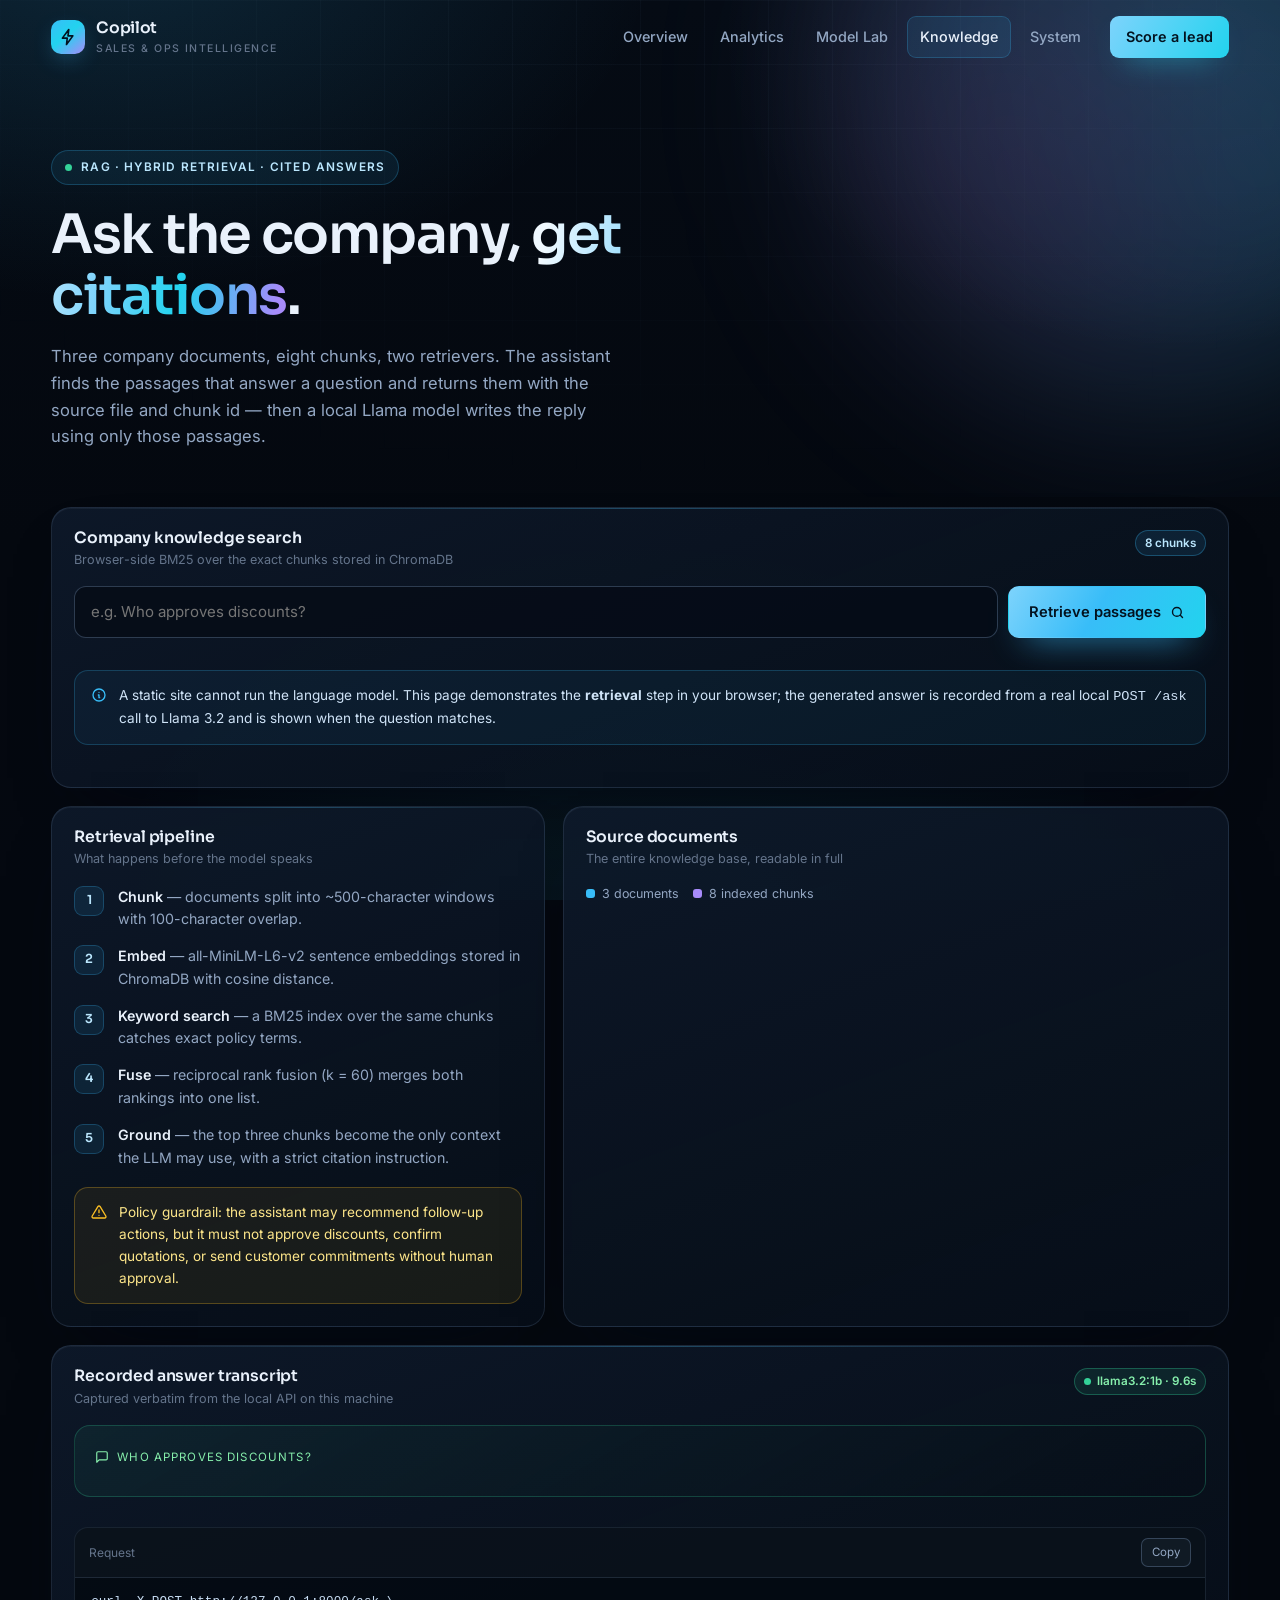
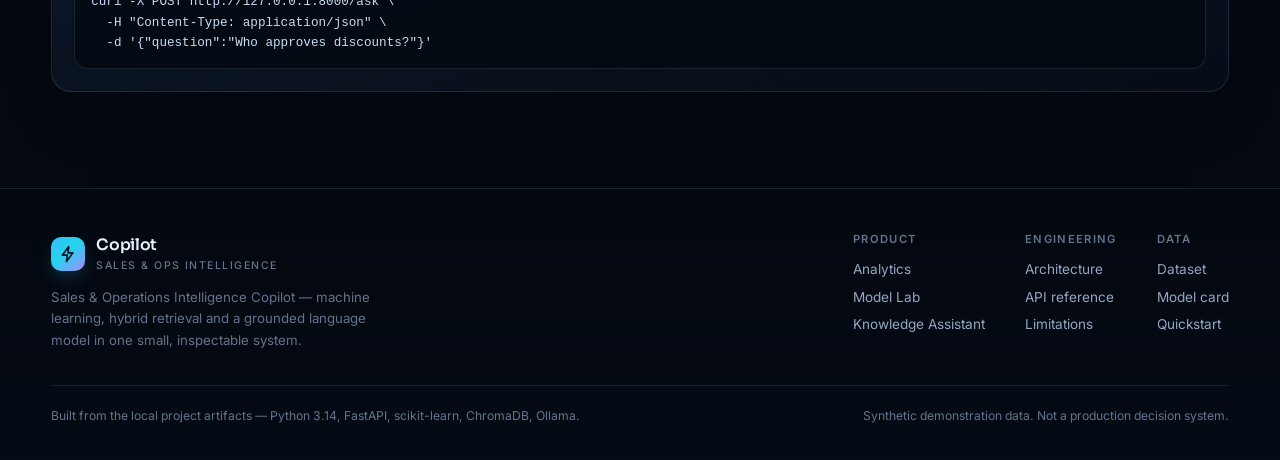
==== web/knowledge.html @ 52807a2d "Initial commit: Sales & Operations Intelligence Copilot End-to-end sales intelligence system: logist" ====
<!doctype html>
<html lang="en">
<head>
  <meta charset="utf-8" />
  <meta name="viewport" content="width=device-width, initial-scale=1" />
  <title>Knowledge Assistant — Sales &amp; Operations Intelligence Copilot</title>
  <meta name="description" content="Retrieval-augmented company knowledge: hybrid semantic + BM25 search over company documents, with grounded answers and source citations." />
  <meta name="theme-color" content="#04080f" />
  <link rel="icon" href="favicon.svg" type="image/svg+xml" />
  <link rel="preconnect" href="https://fonts.googleapis.com" />
  <link rel="preconnect" href="https://fonts.gstatic.com" crossorigin />
  <link href="https://fonts.googleapis.com/css2?family=Inter:wght@400;500;600&family=Sora:wght@400;500;600;700&display=swap" rel="stylesheet" />
  <link rel="stylesheet" href="assets/css/styles.css" />
</head>
<body data-page="knowledge">
  <a class="skip-link" href="#main">Skip to content</a>

  <header class="site-nav">
    <div class="nav-inner">
      <a class="brand" href="index.html" aria-label="Sales and Operations Intelligence Copilot home">
        <span class="brand-mark" aria-hidden="true">
          <svg width="18" height="18" viewBox="0 0 24 24" fill="none" stroke="currentColor" stroke-width="2.2" stroke-linecap="round" stroke-linejoin="round"><path d="M13 2 4.5 13.5H11l-1 8.5 8.5-11.5H12l1-8.5Z"/></svg>
        </span>
        <span>Copilot<span class="brand-sub">Sales &amp; Ops Intelligence</span></span>
      </a>
      <button class="nav-toggle" type="button" aria-label="Toggle navigation" aria-expanded="false">
        <span></span><span></span><span></span>
      </button>
      <nav class="nav-links" aria-label="Primary">
        <a href="index.html" data-nav="overview">Overview</a>
        <a href="analytics.html" data-nav="analytics">Analytics</a>
        <a href="model.html" data-nav="model">Model Lab</a>
        <a href="knowledge.html" data-nav="knowledge">Knowledge</a>
        <a href="system.html" data-nav="system">System</a>
        <a href="model.html" class="nav-cta">Score a lead</a>
      </nav>
    </div>
  </header>

  <main id="main">
    <section class="hero" style="padding-bottom: 30px;">
      <div class="shell">
        <span class="eyebrow"><span class="pulse-dot"></span> RAG &middot; hybrid retrieval &middot; cited answers</span>
        <h1 style="font-size: clamp(2.2rem, 4.4vw, 3.4rem); margin: 20px 0 16px; max-width: 18ch;">
          Ask the company, <span class="grad-text">get citations</span>.
        </h1>
        <p class="lede">
          Three company documents, eight chunks, two retrievers. The assistant
          finds the passages that answer a question and returns them with the
          source file and chunk id — then a local Llama model writes the reply
          using only those passages.
        </p>
      </div>
    </section>

    <section class="section tight" style="padding-top: 10px;">
      <div class="shell">
        <article class="card">
          <div class="card-head">
            <div>
              <h3 class="card-title">Company knowledge search</h3>
              <p class="card-sub">Browser-side BM25 over the exact chunks stored in ChromaDB</p>
            </div>
            <span class="tag info" id="chunkCount">8 chunks</span>
          </div>

          <form class="search-box" id="searchForm" role="search">
            <label class="sr-only" for="question">Ask a company knowledge question</label>
            <input id="question" name="question" type="search" placeholder="e.g. Who approves discounts?" />
            <button class="btn btn-primary" type="submit">
              Retrieve passages
              <svg width="15" height="15" viewBox="0 0 24 24" fill="none" stroke="currentColor" stroke-width="2.2" stroke-linecap="round" stroke-linejoin="round" aria-hidden="true"><circle cx="11" cy="11" r="7"/><path d="m20 20-3.5-3.5"/></svg>
            </button>
          </form>

          <div class="preset-row" id="sampleQuestions" aria-label="Sample questions"></div>

          <div class="note" style="margin-top: 16px;">
            <svg width="16" height="16" viewBox="0 0 24 24" fill="none" stroke="currentColor" stroke-width="2" stroke-linecap="round" stroke-linejoin="round" aria-hidden="true"><circle cx="12" cy="12" r="9"/><path d="M12 8h.01M11 12h1v4h1"/></svg>
            <span>
              A static site cannot run the language model. This page demonstrates
              the <strong>retrieval</strong> step in your browser; the generated
              answer is recorded from a real local <span class="mono">POST /ask</span>
              call to Llama 3.2 and is shown when the question matches.
            </span>
          </div>

          <div id="results" style="margin-top: 20px;" aria-live="polite"></div>
        </article>

        <div class="grid g-5-7" style="margin-top: 18px;">
          <article class="card">
            <div class="card-head">
              <div>
                <h3 class="card-title">Retrieval pipeline</h3>
                <p class="card-sub">What happens before the model speaks</p>
              </div>
            </div>
            <ol class="steps" style="margin-top: 16px;">
              <li><b>Chunk</b> — documents split into ~500-character windows with 100-character overlap.</li>
              <li><b>Embed</b> — all-MiniLM-L6-v2 sentence embeddings stored in ChromaDB with cosine distance.</li>
              <li><b>Keyword search</b> — a BM25 index over the same chunks catches exact policy terms.</li>
              <li><b>Fuse</b> — reciprocal rank fusion (k = 60) merges both rankings into one list.</li>
              <li><b>Ground</b> — the top three chunks become the only context the LLM may use, with a strict citation instruction.</li>
            </ol>
            <div class="note warn" style="margin-top: 18px;">
              <svg width="16" height="16" viewBox="0 0 24 24" fill="none" stroke="currentColor" stroke-width="2" stroke-linecap="round" stroke-linejoin="round" aria-hidden="true"><path d="M12 9v4M12 17h.01"/><path d="M10.3 3.9 1.8 18a2 2 0 0 0 1.7 3h17a2 2 0 0 0 1.7-3L13.7 3.9a2 2 0 0 0-3.4 0Z"/></svg>
              <span>
                Policy guardrail: the assistant may recommend follow-up actions, but
                it must not approve discounts, confirm quotations, or send customer
                commitments without human approval.
              </span>
            </div>
          </article>

          <article class="card">
            <div class="card-head">
              <div>
                <h3 class="card-title">Source documents</h3>
                <p class="card-sub">The entire knowledge base, readable in full</p>
              </div>
            </div>
            <div id="documentList" style="margin-top: 14px;"></div>
            <div class="legend">
              <span class="legend-item"><span class="legend-dot" style="background:#38bdf8"></span> 3 documents</span>
              <span class="legend-item"><span class="legend-dot" style="background:#a78bfa"></span> 8 indexed chunks</span>
            </div>
          </article>
        </div>

        <article class="card" style="margin-top: 18px;">
          <div class="card-head">
            <div>
              <h3 class="card-title">Recorded answer transcript</h3>
              <p class="card-sub">Captured verbatim from the local API on this machine</p>
            </div>
            <span class="tag good"><span class="pulse-dot"></span> llama3.2:1b · 9.6s</span>
          </div>
          <div class="card-body">
            <div class="answer-card">
              <span class="answer-label">
                <svg width="14" height="14" viewBox="0 0 24 24" fill="none" stroke="currentColor" stroke-width="2" stroke-linecap="round" stroke-linejoin="round" aria-hidden="true"><path d="M21 15a2 2 0 0 1-2 2H7l-4 4V5a2 2 0 0 1 2-2h14a2 2 0 0 1 2 2Z"/></svg>
                Who approves discounts?
              </span>
              <p class="answer-text" id="transcriptAnswer"></p>
            </div>
            <div class="chunk-list" id="transcriptCitations"></div>
            <div style="margin-top: 16px;" class="code">
              <div class="code-head">
                <span>Request</span>
                <button class="copy-btn" type="button" data-copy="#askCurl">Copy</button>
              </div>
              <pre id="askCurl">curl -X POST http://127.0.0.1:8000/ask \
  -H "Content-Type: application/json" \
  -d '{"question":"Who approves discounts?"}'</pre>
            </div>
          </div>
        </article>
      </div>
    </section>
  </main>

  <footer class="site-footer">
    <div class="shell">
      <div class="footer-grid">
        <div class="footer-brand">
          <a class="brand" href="index.html">
            <span class="brand-mark" aria-hidden="true">
              <svg width="18" height="18" viewBox="0 0 24 24" fill="none" stroke="currentColor" stroke-width="2.2" stroke-linecap="round" stroke-linejoin="round"><path d="M13 2 4.5 13.5H11l-1 8.5 8.5-11.5H12l1-8.5Z"/></svg>
            </span>
            <span>Copilot<span class="brand-sub">Sales &amp; Ops Intelligence</span></span>
          </a>
          <p>
            Sales &amp; Operations Intelligence Copilot — machine learning, hybrid
            retrieval and a grounded language model in one small, inspectable system.
          </p>
        </div>
        <div class="footer-links">
          <div class="footer-col">
            <h4>Product</h4>
            <a href="analytics.html">Analytics</a>
            <a href="model.html">Model Lab</a>
            <a href="knowledge.html">Knowledge Assistant</a>
          </div>
          <div class="footer-col">
            <h4>Engineering</h4>
            <a href="system.html">Architecture</a>
            <a href="system.html#api">API reference</a>
            <a href="system.html#limitations">Limitations</a>
          </div>
          <div class="footer-col">
            <h4>Data</h4>
            <a href="system.html#dataset">Dataset</a>
            <a href="system.html#model-card">Model card</a>
            <a href="system.html#quickstart">Quickstart</a>
          </div>
        </div>
      </div>
      <div class="footer-bottom">
        <span>Built from the local project artifacts — Python 3.14, FastAPI, scikit-learn, ChromaDB, Ollama.</span>
        <span>Synthetic demonstration data. Not a production decision system.</span>
      </div>
    </div>
  </footer>

  <script src="assets/js/common.js" defer></script>
  <script src="assets/js/knowledge.js" defer></script>
</body>
</html>
---- web/assets/css/styles.css ----
/* ==========================================================================
   Sales & Operations Intelligence Copilot — design system
   Hand-written CSS. No frameworks, no external runtime dependencies.
   ========================================================================== */

:root {
  --bg: #04080f;
  --bg-soft: #060d18;
  --panel: #0a1422;
  --panel-2: #0d1b2c;
  --text: #e9f1fb;
  --muted: #93a7c3;
  --faint: #64748b;
  --stroke: rgba(148, 183, 224, 0.14);
  --stroke-strong: rgba(148, 183, 224, 0.28);
  --accent: #38bdf8;
  --accent-2: #22d3ee;
  --green: #34d399;
  --violet: #a78bfa;
  --amber: #fbbf24;
  --rose: #fb7185;
  --radius: 20px;
  --radius-sm: 12px;
  --shadow: 0 30px 70px -40px rgba(2, 8, 20, 0.95);
  --font-display: "Sora", "Segoe UI", system-ui, -apple-system, sans-serif;
  --font-body: "Inter", "Segoe UI", system-ui, -apple-system, sans-serif;
  --shell: min(1180px, 92vw);
}

* { box-sizing: border-box; }

html {
  scroll-behavior: smooth;
  scroll-padding-top: 96px;
}

section[id] { scroll-margin-top: 96px; }

body {
  margin: 0;
  background: var(--bg);
  color: var(--text);
  font-family: var(--font-body);
  font-size: 16px;
  line-height: 1.6;
  -webkit-font-smoothing: antialiased;
  text-rendering: optimizeLegibility;
  overflow-x: hidden;
}

body::before {
  content: "";
  position: fixed;
  inset: 0;
  z-index: -2;
  background:
    radial-gradient(900px 600px at 8% -8%, rgba(56, 189, 248, 0.16), transparent 62%),
    radial-gradient(760px 520px at 92% 4%, rgba(167, 139, 250, 0.14), transparent 60%),
    radial-gradient(900px 700px at 50% 108%, rgba(34, 211, 238, 0.08), transparent 62%),
    linear-gradient(180deg, #050b14 0%, #04080f 60%, #040810 100%);
}

body::after {
  content: "";
  position: fixed;
  inset: 0;
  z-index: -1;
  pointer-events: none;
  background-image:
    linear-gradient(rgba(148, 183, 224, 0.035) 1px, transparent 1px),
    linear-gradient(90deg, rgba(148, 183, 224, 0.035) 1px, transparent 1px);
  background-size: 64px 64px;
  mask-image: radial-gradient(ellipse 90% 70% at 50% 0%, #000 20%, transparent 78%);
  -webkit-mask-image: radial-gradient(ellipse 90% 70% at 50% 0%, #000 20%, transparent 78%);
}

::selection { background: rgba(56, 189, 248, 0.32); color: #fff; }

a { color: inherit; text-decoration: none; }

img, svg { display: block; max-width: 100%; }

button, input, select, textarea { font: inherit; color: inherit; }

:focus-visible {
  outline: 2px solid var(--accent);
  outline-offset: 3px;
  border-radius: 6px;
}

.shell { width: var(--shell); margin-inline: auto; }

.skip-link {
  position: absolute;
  left: 16px;
  top: -100px;
  z-index: 200;
  padding: 10px 16px;
  background: var(--accent);
  color: #04121d;
  border-radius: 8px;
  font-weight: 700;
  transition: top 0.2s ease;
}
.skip-link:focus { top: 16px; }

/* --------------------------------------------------------------------------
   Navigation
   -------------------------------------------------------------------------- */

.site-nav {
  position: fixed;
  inset: 0 0 auto 0;
  z-index: 100;
  border-bottom: 1px solid transparent;
  transition: background 0.3s ease, border-color 0.3s ease, backdrop-filter 0.3s ease;
}

.site-nav.is-scrolled {
  background: rgba(5, 11, 20, 0.78);
  backdrop-filter: blur(16px) saturate(140%);
  -webkit-backdrop-filter: blur(16px) saturate(140%);
  border-bottom-color: var(--stroke);
}

.nav-inner {
  width: var(--shell);
  margin-inline: auto;
  height: 74px;
  display: flex;
  align-items: center;
  gap: 24px;
}

.brand {
  display: inline-flex;
  align-items: center;
  gap: 11px;
  font-family: var(--font-display);
  font-weight: 600;
  letter-spacing: -0.02em;
  font-size: 0.98rem;
  white-space: nowrap;
}

.brand-mark {
  width: 34px;
  height: 34px;
  border-radius: 10px;
  background: linear-gradient(140deg, #38bdf8, #22d3ee 45%, #a78bfa);
  display: grid;
  place-items: center;
  color: #03121f;
  box-shadow: 0 8px 24px -10px rgba(56, 189, 248, 0.9);
}

.brand-sub {
  display: block;
  font-family: var(--font-body);
  font-size: 0.66rem;
  font-weight: 500;
  letter-spacing: 0.14em;
  text-transform: uppercase;
  color: var(--faint);
}

.nav-links {
  display: flex;
  align-items: center;
  gap: 6px;
  margin-left: auto;
}

.nav-links a {
  position: relative;
  padding: 9px 13px;
  border-radius: 9px;
  font-size: 0.9rem;
  font-weight: 500;
  color: var(--muted);
  transition: color 0.2s ease, background 0.2s ease;
}

.nav-links a:hover { color: var(--text); background: rgba(148, 183, 224, 0.07); }

.nav-links a[aria-current="page"] {
  color: var(--text);
  background: rgba(56, 189, 248, 0.1);
  box-shadow: inset 0 0 0 1px rgba(56, 189, 248, 0.22);
}

.nav-cta {
  margin-left: 10px;
  padding: 9px 16px !important;
  color: #03121f !important;
  background: linear-gradient(120deg, #7dd3fc, #22d3ee) !important;
  font-weight: 600 !important;
  box-shadow: 0 12px 30px -16px rgba(34, 211, 238, 0.9);
}

.nav-cta:hover { filter: brightness(1.06); background: none; }

.nav-toggle {
  display: none;
  margin-left: auto;
  width: 42px;
  height: 42px;
  border-radius: 10px;
  border: 1px solid var(--stroke);
  background: rgba(11, 21, 36, 0.7);
  cursor: pointer;
}

.nav-toggle span {
  display: block;
  width: 18px;
  height: 1.6px;
  margin: 4px auto;
  background: var(--text);
  border-radius: 2px;
  transition: transform 0.25s ease, opacity 0.25s ease;
}

/* --------------------------------------------------------------------------
   Buttons, pills, typography
   -------------------------------------------------------------------------- */

.btn {
  display: inline-flex;
  align-items: center;
  justify-content: center;
  gap: 9px;
  padding: 12px 20px;
  border-radius: 11px;
  border: 1px solid transparent;
  font-size: 0.92rem;
  font-weight: 600;
  cursor: pointer;
  transition: transform 0.18s ease, box-shadow 0.18s ease, background 0.18s ease,
    border-color 0.18s ease;
  white-space: nowrap;
}

.btn:hover { transform: translateY(-1px); }
.btn:active { transform: translateY(0); }

.btn-primary {
  color: #03121f;
  background: linear-gradient(120deg, #7dd3fc, #38bdf8 45%, #22d3ee);
  box-shadow: 0 16px 34px -18px rgba(56, 189, 248, 0.95);
}

.btn-primary:hover { box-shadow: 0 20px 40px -16px rgba(56, 189, 248, 1); }

.btn-ghost {
  color: var(--text);
  background: rgba(148, 183, 224, 0.05);
  border-color: var(--stroke-strong);
}

.btn-ghost:hover { background: rgba(148, 183, 224, 0.1); }

.btn-sm { padding: 9px 15px; font-size: 0.85rem; border-radius: 9px; }

.eyebrow {
  display: inline-flex;
  align-items: center;
  gap: 9px;
  padding: 7px 13px;
  border-radius: 999px;
  border: 1px solid rgba(56, 189, 248, 0.24);
  background: rgba(56, 189, 248, 0.08);
  color: #bae6fd;
  font-size: 0.74rem;
  font-weight: 600;
  letter-spacing: 0.1em;
  text-transform: uppercase;
}

.pulse-dot {
  width: 7px;
  height: 7px;
  border-radius: 50%;
  background: var(--green);
  box-shadow: 0 0 0 0 rgba(52, 211, 153, 0.6);
  animation: pulse 2.4s infinite;
}

@keyframes pulse {
  0% { box-shadow: 0 0 0 0 rgba(52, 211, 153, 0.55); }
  70% { box-shadow: 0 0 0 9px rgba(52, 211, 153, 0); }
  100% { box-shadow: 0 0 0 0 rgba(52, 211, 153, 0); }
}

.grad-text {
  background: linear-gradient(100deg, #f0f9ff 6%, #7dd3fc 42%, #22d3ee 66%, #a78bfa 96%);
  -webkit-background-clip: text;
  background-clip: text;
  color: transparent;
}

h1, h2, h3, h4 {
  font-family: var(--font-display);
  font-weight: 600;
  letter-spacing: -0.028em;
  line-height: 1.12;
  margin: 0;
}

.muted { color: var(--muted); }
.mono {
  font-family: ui-monospace, SFMono-Regular, "Cascadia Code", Consolas, monospace;
  overflow-wrap: anywhere;
}
.num { font-variant-numeric: tabular-nums; }

/* --------------------------------------------------------------------------
   Hero
   -------------------------------------------------------------------------- */

.hero {
  position: relative;
  padding: 150px 0 64px;
  overflow: hidden;
}

.hero::before {
  content: "";
  position: absolute;
  width: 620px;
  height: 620px;
  right: -180px;
  top: -220px;
  border-radius: 50%;
  background: conic-gradient(from 120deg, rgba(56, 189, 248, 0.22), rgba(167, 139, 250, 0.18), rgba(34, 211, 238, 0.16), rgba(56, 189, 248, 0.22));
  filter: blur(90px);
  z-index: -1;
  animation: drift 18s ease-in-out infinite alternate;
}

@keyframes drift {
  from { transform: translate3d(0, 0, 0) scale(1); }
  to { transform: translate3d(-40px, 40px, 0) scale(1.08); }
}

.hero-grid {
  display: grid;
  grid-template-columns: 1.04fr 0.96fr;
  gap: 54px;
  align-items: center;
}

.hero h1 {
  font-size: clamp(2.45rem, 5vw, 4rem);
  margin: 22px 0 20px;
}

.lede {
  max-width: 58ch;
  font-size: 1.04rem;
  color: var(--muted);
}

.hero-actions {
  display: flex;
  flex-wrap: wrap;
  gap: 12px;
  margin-top: 30px;
}

.hero-stats {
  display: grid;
  grid-template-columns: repeat(4, minmax(0, 1fr));
  gap: 10px;
  margin-top: 38px;
  padding-top: 26px;
  border-top: 1px solid var(--stroke);
}

.hero-stat .value {
  font-family: var(--font-display);
  font-size: 1.32rem;
  font-variant-numeric: tabular-nums;
}

.hero-stat .label {
  display: block;
  margin-top: 3px;
  font-size: 0.72rem;
  letter-spacing: 0.06em;
  text-transform: uppercase;
  color: var(--faint);
}

/* Console card used in the hero */
.console {
  position: relative;
  border-radius: 24px;
  border: 1px solid var(--stroke-strong);
  background:
    linear-gradient(165deg, rgba(17, 31, 50, 0.95), rgba(7, 14, 25, 0.96));
  box-shadow: var(--shadow), inset 0 1px 0 rgba(255, 255, 255, 0.06);
  padding: 20px;
  overflow: hidden;
}

.console::before {
  content: "";
  position: absolute;
  inset: -1px;
  border-radius: inherit;
  padding: 1px;
  background: linear-gradient(140deg, rgba(56, 189, 248, 0.5), transparent 38%, transparent 62%, rgba(167, 139, 250, 0.45));
  mask: linear-gradient(#000 0 0) content-box, linear-gradient(#000 0 0);
  mask-composite: exclude;
  -webkit-mask: linear-gradient(#000 0 0) content-box, linear-gradient(#000 0 0);
  -webkit-mask-composite: xor;
  pointer-events: none;
}

.console-head {
  display: flex;
  align-items: center;
  justify-content: space-between;
  gap: 12px;
  padding-bottom: 14px;
  border-bottom: 1px solid var(--stroke);
  font-size: 0.78rem;
  color: var(--muted);
}

.console-title {
  display: inline-flex;
  align-items: center;
  gap: 8px;
  font-weight: 600;
  letter-spacing: 0.04em;
  color: var(--text);
}

.console-title svg { color: var(--accent); }

.console-body { padding-top: 16px; }

.score-row {
  display: flex;
  align-items: center;
  gap: 20px;
}

.score-meta { flex: 1; min-width: 0; }

.score-label {
  font-size: 0.72rem;
  letter-spacing: 0.1em;
  text-transform: uppercase;
  color: var(--faint);
}

.score-value {
  font-family: var(--font-display);
  font-size: 2.5rem;
  line-height: 1.05;
  letter-spacing: -0.04em;
  margin: 4px 0 6px;
}

.verdict {
  display: inline-flex;
  align-items: center;
  gap: 7px;
  padding: 5px 11px;
  border-radius: 999px;
  font-size: 0.76rem;
  font-weight: 600;
}

.verdict.good { color: #86efac; background: rgba(52, 211, 153, 0.12); border: 1px solid rgba(52, 211, 153, 0.3); }
.verdict.warn { color: #fcd34d; background: rgba(251, 191, 36, 0.12); border: 1px solid rgba(251, 191, 36, 0.3); }
.verdict.bad { color: #fda4af; background: rgba(251, 113, 133, 0.12); border: 1px solid rgba(251, 113, 133, 0.3); }

.driver-list { margin-top: 18px; display: grid; gap: 10px; }

.driver {
  display: grid;
  grid-template-columns: 96px 1fr 48px;
  align-items: center;
  gap: 10px;
  font-size: 0.78rem;
}

.driver-name { color: var(--muted); text-transform: capitalize; }

.driver-track {
  display: block;
  height: 6px;
  border-radius: 999px;
  background: rgba(148, 183, 224, 0.12);
  overflow: hidden;
}

.driver-fill {
  display: block;
  height: 100%;
  border-radius: inherit;
  background: linear-gradient(90deg, #38bdf8, #22d3ee);
  width: 0;
  transition: width 0.8s cubic-bezier(0.22, 1, 0.36, 1);
}

.driver-fill.neg { background: linear-gradient(90deg, #fb7185, #f59e0b); }

.driver-val { text-align: right; color: var(--faint); font-variant-numeric: tabular-nums; }

.console-foot {
  margin-top: 16px;
  padding-top: 13px;
  border-top: 1px solid var(--stroke);
  display: flex;
  justify-content: space-between;
  gap: 10px;
  font-size: 0.71rem;
  color: var(--faint);
}

/* --------------------------------------------------------------------------
   Sections, cards, grids
   -------------------------------------------------------------------------- */

.section { padding: 78px 0; }
.section.tight { padding: 56px 0; }

.section-head {
  display: flex;
  align-items: flex-end;
  justify-content: space-between;
  gap: 28px;
  margin-bottom: 34px;
}

.section-head .h2 {
  font-size: clamp(1.65rem, 3vw, 2.35rem);
  margin-top: 12px;
}

.kicker {
  font-size: 0.73rem;
  font-weight: 600;
  letter-spacing: 0.18em;
  text-transform: uppercase;
  color: var(--accent);
}

.section-sub {
  max-width: 46ch;
  color: var(--muted);
  font-size: 0.94rem;
  margin: 0;
}

.grid { display: grid; gap: 18px; }
.g2 { grid-template-columns: repeat(2, minmax(0, 1fr)); }
.g3 { grid-template-columns: repeat(3, minmax(0, 1fr)); }
.g4 { grid-template-columns: repeat(4, minmax(0, 1fr)); }
.g-7-5 { grid-template-columns: 1.35fr 1fr; }
.g-5-7 { grid-template-columns: 1fr 1.35fr; }

.card {
  position: relative;
  border-radius: var(--radius);
  border: 1px solid var(--stroke);
  background: linear-gradient(160deg, rgba(14, 26, 43, 0.9), rgba(7, 14, 25, 0.86));
  box-shadow: var(--shadow), inset 0 1px 0 rgba(255, 255, 255, 0.04);
  padding: 22px;
  overflow: hidden;
}

.card::before {
  content: "";
  position: absolute;
  inset: 0 auto auto 0;
  width: 100%;
  height: 1px;
  background: linear-gradient(90deg, transparent, rgba(56, 189, 248, 0.4), transparent);
  opacity: 0.7;
}

.card-head {
  display: flex;
  align-items: flex-start;
  justify-content: space-between;
  gap: 14px;
  margin-bottom: 6px;
}

.card-title {
  font-size: 0.98rem;
  font-weight: 600;
  letter-spacing: -0.01em;
}

.card-sub {
  margin: 3px 0 0;
  font-size: 0.79rem;
  color: var(--faint);
}

.card-body { margin-top: 16px; }

.kpi { display: flex; flex-direction: column; gap: 4px; }

.kpi-label {
  font-size: 0.73rem;
  letter-spacing: 0.09em;
  text-transform: uppercase;
  color: var(--faint);
}

.kpi-value {
  font-family: var(--font-display);
  font-size: clamp(1.55rem, 2.6vw, 2rem);
  letter-spacing: -0.03em;
  font-variant-numeric: tabular-nums;
  line-height: 1.15;
}

.kpi-foot {
  display: flex;
  align-items: center;
  gap: 7px;
  font-size: 0.76rem;
  color: var(--muted);
}

.trend {
  display: inline-flex;
  align-items: center;
  gap: 4px;
  font-weight: 600;
  font-size: 0.75rem;
}
.trend.up { color: var(--green); }
.trend.down { color: var(--rose); }

.kpi-icon {
  position: absolute;
  top: 18px;
  right: 18px;
  width: 34px;
  height: 34px;
  border-radius: 10px;
  display: grid;
  place-items: center;
  color: var(--accent);
  background: rgba(56, 189, 248, 0.1);
  border: 1px solid rgba(56, 189, 248, 0.18);
}

/* --------------------------------------------------------------------------
   Charts
   -------------------------------------------------------------------------- */

.chart { position: relative; width: 100%; }
.chart svg { width: 100%; height: auto; overflow: visible; }

.chart .grid-line { stroke: rgba(148, 183, 224, 0.09); stroke-width: 1; }
.chart .axis-label { fill: #7c8fac; font-size: 11px; font-family: var(--font-body); }
.chart .value-label { fill: #cfe3f7; font-size: 11px; font-weight: 600; font-family: var(--font-body); }
.chart .bar {
  transform-box: fill-box;
  transform-origin: bottom;
  animation: grow 0.75s cubic-bezier(0.22, 1, 0.36, 1) both;
}
.chart .bar-h {
  transform-box: fill-box;
  transform-origin: left;
  animation: growX 0.75s cubic-bezier(0.22, 1, 0.36, 1) both;
}
.chart .point, .chart .bar-rect { cursor: pointer; transition: opacity 0.15s ease; }
.chart .point:hover { opacity: 0.75; }

@keyframes grow { from { transform: scaleY(0); opacity: 0.2; } to { transform: scaleY(1); opacity: 1; } }
@keyframes growX { from { transform: scaleX(0); opacity: 0.2; } to { transform: scaleX(1); opacity: 1; } }

.legend {
  display: flex;
  flex-wrap: wrap;
  gap: 14px;
  margin-top: 12px;
  font-size: 0.78rem;
  color: var(--muted);
}

.legend-item { display: inline-flex; align-items: center; gap: 7px; }

.legend-dot {
  width: 9px;
  height: 9px;
  border-radius: 3px;
  background: var(--accent);
}

.chart-tip {
  position: fixed;
  z-index: 300;
  pointer-events: none;
  padding: 8px 11px;
  border-radius: 9px;
  border: 1px solid var(--stroke-strong);
  background: rgba(6, 13, 24, 0.96);
  box-shadow: 0 16px 40px -16px rgba(0, 0, 0, 0.9);
  font-size: 0.78rem;
  line-height: 1.35;
  color: var(--text);
  opacity: 0;
  transform: translate(-50%, -120%);
  transition: opacity 0.12s ease;
  white-space: nowrap;
}
.chart-tip.is-on { opacity: 1; }
.chart-tip b { color: #7dd3fc; font-weight: 600; }

/* --------------------------------------------------------------------------
   Filters, tables, misc
   -------------------------------------------------------------------------- */

.filter-bar {
  display: flex;
  flex-wrap: wrap;
  align-items: center;
  gap: 10px;
  padding: 14px;
  border: 1px solid var(--stroke);
  border-radius: 16px;
  background: rgba(9, 18, 31, 0.7);
  margin-bottom: 18px;
}

.filter-label {
  font-size: 0.71rem;
  letter-spacing: 0.1em;
  text-transform: uppercase;
  color: var(--faint);
  margin-right: 2px;
}

.chip {
  padding: 7px 13px;
  border-radius: 999px;
  border: 1px solid var(--stroke-strong);
  background: rgba(148, 183, 224, 0.04);
  color: var(--muted);
  font-size: 0.8rem;
  font-weight: 500;
  cursor: pointer;
  transition: all 0.16s ease;
}

.chip:hover { border-color: rgba(56, 189, 248, 0.5); color: var(--text); }

.chip[aria-pressed="true"] {
  color: #03121f;
  background: linear-gradient(120deg, #7dd3fc, #22d3ee);
  border-color: transparent;
  font-weight: 600;
}

.chip-reset {
  margin-left: auto;
  color: var(--faint);
  background: none;
  border: 0;
  font-size: 0.8rem;
  cursor: pointer;
  text-decoration: underline;
  text-underline-offset: 3px;
}
.chip-reset:hover { color: var(--text); }

table.data {
  width: 100%;
  border-collapse: collapse;
  font-size: 0.85rem;
}

table.data th {
  text-align: left;
  font-weight: 600;
  font-size: 0.71rem;
  letter-spacing: 0.08em;
  text-transform: uppercase;
  color: var(--faint);
  padding: 10px 12px;
  border-bottom: 1px solid var(--stroke);
  white-space: nowrap;
}

table.data td {
  padding: 11px 12px;
  border-bottom: 1px solid rgba(148, 183, 224, 0.07);
  color: var(--muted);
  font-variant-numeric: tabular-nums;
}

table.data tr:last-child td { border-bottom: 0; }
table.data tbody tr:hover td { background: rgba(56, 189, 248, 0.04); color: var(--text); }
table.data td.strong { color: var(--text); }
table.data .right { text-align: right; }

.table-wrap { overflow-x: auto; margin-top: 4px; }

.tag {
  display: inline-flex;
  align-items: center;
  gap: 6px;
  padding: 3px 9px;
  border-radius: 999px;
  font-size: 0.73rem;
  font-weight: 600;
  border: 1px solid var(--stroke-strong);
  color: var(--muted);
  background: rgba(148, 183, 224, 0.05);
}
.tag.good { color: #86efac; border-color: rgba(52, 211, 153, 0.32); background: rgba(52, 211, 153, 0.1); }
.tag.bad { color: #fda4af; border-color: rgba(251, 113, 133, 0.3); background: rgba(251, 113, 133, 0.1); }
.tag.info { color: #bae6fd; border-color: rgba(56, 189, 248, 0.3); background: rgba(56, 189, 248, 0.1); }

.bar-meter {
  height: 7px;
  border-radius: 999px;
  background: rgba(148, 183, 224, 0.12);
  overflow: hidden;
}
.bar-meter > span {
  display: block;
  height: 100%;
  border-radius: inherit;
  background: linear-gradient(90deg, #38bdf8, #22d3ee);
}

.note {
  display: flex;
  gap: 12px;
  padding: 14px 16px;
  border-radius: 14px;
  border: 1px solid rgba(56, 189, 248, 0.22);
  background: rgba(56, 189, 248, 0.06);
  font-size: 0.85rem;
  color: #cfe3f7;
}
.note svg { flex: none; color: var(--accent); margin-top: 2px; }
.note.warn { border-color: rgba(251, 191, 36, 0.28); background: rgba(251, 191, 36, 0.07); color: #fde68a; }
.note.warn svg { color: var(--amber); }

ul.clean { margin: 0; padding-left: 18px; color: var(--muted); font-size: 0.9rem; }
ul.clean li { margin: 5px 0; }
ul.clean li::marker { color: var(--accent); }

/* --------------------------------------------------------------------------
   Feature / flow cards
   -------------------------------------------------------------------------- */

.feature {
  display: flex;
  flex-direction: column;
  gap: 10px;
  padding: 22px;
}

.feature-icon {
  width: 40px;
  height: 40px;
  border-radius: 12px;
  display: grid;
  place-items: center;
  color: var(--accent);
  background: rgba(56, 189, 248, 0.09);
  border: 1px solid rgba(56, 189, 248, 0.2);
  margin-bottom: 2px;
}

.feature h3 { font-size: 1rem; }
.feature p { margin: 0; font-size: 0.87rem; color: var(--muted); }

.steps { counter-reset: step; display: grid; gap: 14px; margin: 0; padding: 0; list-style: none; }

.steps li {
  counter-increment: step;
  position: relative;
  padding-left: 44px;
  font-size: 0.89rem;
  color: var(--muted);
}

.steps li::before {
  content: counter(step);
  position: absolute;
  left: 0;
  top: 0;
  width: 28px;
  height: 28px;
  border-radius: 9px;
  display: grid;
  place-items: center;
  font-family: var(--font-display);
  font-size: 0.78rem;
  font-weight: 600;
  color: #bae6fd;
  background: rgba(56, 189, 248, 0.1);
  border: 1px solid rgba(56, 189, 248, 0.24);
}

.steps li b { color: var(--text); font-weight: 600; }

/* --------------------------------------------------------------------------
   Model lab
   -------------------------------------------------------------------------- */

.lab-grid { display: grid; grid-template-columns: 1.05fr 0.95fr; gap: 18px; align-items: start; }

.field-grid { display: grid; grid-template-columns: repeat(2, minmax(0, 1fr)); gap: 14px; }

.field { display: flex; flex-direction: column; gap: 6px; }

.field label {
  font-size: 0.75rem;
  font-weight: 500;
  color: var(--muted);
  display: flex;
  justify-content: space-between;
  gap: 8px;
}

.field label span { color: var(--faint); font-variant-numeric: tabular-nums; }

.field input[type="number"],
.field select {
  width: 100%;
  padding: 10px 12px;
  border-radius: 10px;
  border: 1px solid var(--stroke-strong);
  background: rgba(6, 13, 24, 0.85);
  color: var(--text);
  font-size: 0.9rem;
  font-variant-numeric: tabular-nums;
  transition: border-color 0.16s ease, box-shadow 0.16s ease;
  appearance: none;
}

.field select {
  background-image: url("data:image/svg+xml,%3Csvg xmlns='http://www.w3.org/2000/svg' width='12' height='8' fill='none'%3E%3Cpath d='M1 1.5 6 6.5l5-5' stroke='%2393a7c3' stroke-width='1.6' stroke-linecap='round'/%3E%3C/svg%3E");
  background-repeat: no-repeat;
  background-position: right 12px center;
  padding-right: 32px;
}

.field input:focus, .field select:focus {
  outline: none;
  border-color: rgba(56, 189, 248, 0.65);
  box-shadow: 0 0 0 3px rgba(56, 189, 248, 0.14);
}

.range-row { display: flex; align-items: center; gap: 12px; }

input[type="range"] {
  -webkit-appearance: none;
  appearance: none;
  width: 100%;
  height: 6px;
  border-radius: 999px;
  background: rgba(148, 183, 224, 0.16);
  outline: none;
}

input[type="range"]::-webkit-slider-thumb {
  -webkit-appearance: none;
  width: 16px;
  height: 16px;
  border-radius: 50%;
  background: linear-gradient(140deg, #7dd3fc, #22d3ee);
  border: 2px solid #04121d;
  box-shadow: 0 0 0 3px rgba(56, 189, 248, 0.18);
  cursor: pointer;
}

input[type="range"]::-moz-range-thumb {
  width: 14px;
  height: 14px;
  border-radius: 50%;
  background: #38bdf8;
  border: 2px solid #04121d;
  cursor: pointer;
}

.preset-row { display: flex; flex-wrap: wrap; gap: 8px; margin-top: 16px; }

.result-panel {
  position: sticky;
  top: 96px;
  padding: 24px;
  border-radius: var(--radius);
  border: 1px solid var(--stroke-strong);
  background:
    radial-gradient(600px 200px at 50% -10%, rgba(56, 189, 248, 0.14), transparent 70%),
    linear-gradient(165deg, rgba(15, 29, 47, 0.95), rgba(7, 14, 25, 0.96));
  box-shadow: var(--shadow);
}

.gauge-wrap { display: grid; place-items: center; margin: 4px 0 10px; }

.gauge { width: 100%; max-width: 300px; }

.gauge-value {
  font-family: var(--font-display);
  font-size: 2.6rem;
  letter-spacing: -0.04em;
  fill: var(--text);
}

.gauge-caption { fill: #7c8fac; font-size: 11px; letter-spacing: 0.14em; text-transform: uppercase; }

.result-verdict { display: flex; flex-wrap: wrap; align-items: center; justify-content: center; gap: 10px; }

.result-note {
  margin-top: 16px;
  padding-top: 14px;
  border-top: 1px solid var(--stroke);
  font-size: 0.78rem;
  color: var(--faint);
  text-align: center;
}

.contribution-list { display: grid; gap: 9px; margin-top: 6px; }

.contribution {
  display: grid;
  grid-template-columns: 130px 1fr 58px;
  gap: 10px;
  align-items: center;
  font-size: 0.79rem;
}

.contribution .name { color: var(--muted); }
.contribution .value { text-align: right; font-variant-numeric: tabular-nums; color: var(--faint); }

.contribution .track {
  position: relative;
  height: 8px;
  border-radius: 999px;
  background: rgba(148, 183, 224, 0.09);
}

.contribution .fill {
  position: absolute;
  top: 0;
  height: 100%;
  border-radius: 999px;
  background: linear-gradient(90deg, #38bdf8, #22d3ee);
  transition: width 0.5s ease, left 0.5s ease;
}

.contribution .fill.neg { background: linear-gradient(90deg, #f59e0b, #fb7185); }

.metric-grid { display: grid; grid-template-columns: repeat(2, 1fr); gap: 12px; }

.metric {
  padding: 14px;
  border-radius: 12px;
  border: 1px solid var(--stroke);
  background: rgba(148, 183, 224, 0.03);
}

.metric .m-label {
  font-size: 0.7rem;
  letter-spacing: 0.08em;
  text-transform: uppercase;
  color: var(--faint);
}

.metric .m-value {
  font-family: var(--font-display);
  font-size: 1.28rem;
  margin-top: 3px;
  font-variant-numeric: tabular-nums;
}

.confusion { display: grid; grid-template-columns: 84px 1fr 1fr; gap: 6px; font-size: 0.78rem; }
.confusion .cell {
  padding: 14px 10px;
  border-radius: 10px;
  text-align: center;
  border: 1px solid var(--stroke);
  background: rgba(148, 183, 224, 0.035);
}
.confusion .cell b { display: block; font-family: var(--font-display); font-size: 1.15rem; font-weight: 600; }
.confusion .cell.hit { background: rgba(52, 211, 153, 0.1); border-color: rgba(52, 211, 153, 0.24); }
.confusion .cell.miss { background: rgba(251, 113, 133, 0.09); border-color: rgba(251, 113, 133, 0.22); }
.confusion .head { color: var(--faint); font-size: 0.67rem; text-transform: uppercase; letter-spacing: 0.08em; display: grid; place-items: center; text-align: center; }

/* --------------------------------------------------------------------------
   Knowledge / search
   -------------------------------------------------------------------------- */

.search-box {
  display: flex;
  gap: 10px;
  margin-top: 16px;
}

.search-box input {
  flex: 1;
  padding: 13px 16px;
  border-radius: 12px;
  border: 1px solid var(--stroke-strong);
  background: rgba(6, 13, 24, 0.9);
  font-size: 0.94rem;
}

.search-box input:focus {
  outline: none;
  border-color: rgba(56, 189, 248, 0.6);
  box-shadow: 0 0 0 3px rgba(56, 189, 248, 0.13);
}

.answer-card {
  padding: 20px;
  border-radius: 16px;
  border: 1px solid rgba(52, 211, 153, 0.24);
  background: linear-gradient(150deg, rgba(52, 211, 153, 0.07), rgba(7, 14, 25, 0.6));
}

.answer-label {
  display: inline-flex;
  align-items: center;
  gap: 8px;
  font-size: 0.72rem;
  letter-spacing: 0.1em;
  text-transform: uppercase;
  color: #86efac;
  margin-bottom: 10px;
}

.answer-text { font-size: 0.94rem; color: #e2eefb; margin: 0; }

.chunk-list { display: grid; gap: 10px; margin-top: 14px; }

.chunk {
  border-radius: 12px;
  border: 1px solid var(--stroke);
  background: rgba(9, 17, 29, 0.7);
  padding: 14px 16px;
}

.chunk-head {
  display: flex;
  flex-wrap: wrap;
  align-items: center;
  justify-content: space-between;
  gap: 8px;
  font-size: 0.74rem;
  color: var(--faint);
  margin-bottom: 7px;
}

.chunk-text { margin: 0; font-size: 0.85rem; color: var(--muted); line-height: 1.6; }

.chunk-text mark {
  background: rgba(56, 189, 248, 0.22);
  color: #e0f2fe;
  border-radius: 4px;
  padding: 0 2px;
}

.chunk-score {
  width: 96px;
  height: 5px;
  border-radius: 999px;
  background: rgba(148, 183, 224, 0.14);
  overflow: hidden;
}
.chunk-score > span { display: block; height: 100%; background: linear-gradient(90deg, #38bdf8, #22d3ee); }

details.doc {
  border: 1px solid var(--stroke);
  border-radius: 12px;
  background: rgba(9, 17, 29, 0.6);
  padding: 0 16px;
  margin-bottom: 10px;
}

details.doc summary {
  cursor: pointer;
  padding: 14px 0;
  font-size: 0.9rem;
  font-weight: 500;
  display: flex;
  justify-content: space-between;
  gap: 12px;
  list-style: none;
}

details.doc summary::-webkit-details-marker { display: none; }
details.doc summary::after { content: "+"; color: var(--accent); font-size: 1.1rem; line-height: 1; }
details.doc[open] summary::after { content: "–"; }

.doc-body {
  white-space: pre-wrap;
  font-size: 0.84rem;
  color: var(--muted);
  padding: 0 0 16px;
  border-top: 1px solid var(--stroke);
  margin-top: 0;
  padding-top: 12px;
}

/* --------------------------------------------------------------------------
   Code / API / architecture
   -------------------------------------------------------------------------- */

.code {
  border-radius: 14px;
  border: 1px solid var(--stroke);
  background: rgba(4, 10, 18, 0.9);
  overflow: hidden;
}

.code-head {
  display: flex;
  align-items: center;
  justify-content: space-between;
  gap: 10px;
  padding: 10px 14px;
  border-bottom: 1px solid var(--stroke);
  background: rgba(148, 183, 224, 0.04);
  font-size: 0.75rem;
  color: var(--faint);
}

.code pre {
  margin: 0;
  padding: 14px 16px;
  overflow-x: auto;
  font-family: ui-monospace, SFMono-Regular, "Cascadia Code", Consolas, monospace;
  font-size: 0.79rem;
  line-height: 1.65;
  color: #c7dcf2;
}

.code .tok-key { color: #7dd3fc; }
.code .tok-str { color: #86efac; }
.code .tok-num { color: #fcd34d; }
.code .tok-com { color: #64748b; }

.copy-btn {
  border: 1px solid var(--stroke-strong);
  background: rgba(148, 183, 224, 0.05);
  color: var(--muted);
  border-radius: 7px;
  padding: 4px 10px;
  font-size: 0.72rem;
  cursor: pointer;
}
.copy-btn:hover { color: var(--text); border-color: rgba(56, 189, 248, 0.5); }

.endpoint {
  display: flex;
  align-items: center;
  gap: 10px;
  flex-wrap: wrap;
  margin-bottom: 10px;
}

.method {
  font-family: ui-monospace, monospace;
  font-size: 0.7rem;
  font-weight: 700;
  padding: 3px 8px;
  border-radius: 6px;
  letter-spacing: 0.04em;
}
.method.get { color: #86efac; background: rgba(52, 211, 153, 0.12); }
.method.post { color: #bae6fd; background: rgba(56, 189, 248, 0.12); }

.path { font-family: ui-monospace, monospace; font-size: 0.88rem; color: var(--text); }

.arch {
  display: grid;
  gap: 14px;
  padding: 24px;
  border-radius: var(--radius);
  border: 1px solid var(--stroke);
  background: linear-gradient(165deg, rgba(12, 23, 39, 0.85), rgba(6, 12, 22, 0.85));
}

.layer {
  border: 1px solid var(--stroke);
  border-radius: 14px;
  padding: 16px;
  background: rgba(148, 183, 224, 0.025);
}

.layer-head {
  display: flex;
  align-items: center;
  justify-content: space-between;
  gap: 10px;
  margin-bottom: 10px;
  font-size: 0.82rem;
  font-weight: 600;
}

.layer-tag {
  font-size: 0.64rem;
  letter-spacing: 0.1em;
  text-transform: uppercase;
  color: var(--faint);
  border: 1px solid var(--stroke);
  border-radius: 999px;
  padding: 2px 8px;
}

.layer-chips { display: flex; flex-wrap: wrap; gap: 7px; }

.stack-chip {
  font-size: 0.76rem;
  color: var(--muted);
  padding: 5px 10px;
  border-radius: 8px;
  border: 1px solid var(--stroke);
  background: rgba(7, 14, 25, 0.7);
}

.flow-arrow { display: grid; place-items: center; color: var(--faint); }

.tree {
  font-family: ui-monospace, monospace;
  font-size: 0.8rem;
  line-height: 1.75;
  color: var(--muted);
  white-space: pre;
  overflow-x: auto;
  margin: 0;
}
.tree .dir { color: #7dd3fc; }
.tree .file { color: #cbd5e1; }
.tree .comment { color: #64748b; }

/* --------------------------------------------------------------------------
   Footer
   -------------------------------------------------------------------------- */

.site-footer {
  border-top: 1px solid var(--stroke);
  margin-top: 40px;
  padding: 44px 0 36px;
  background: linear-gradient(180deg, transparent, rgba(6, 13, 24, 0.7));
}

.footer-grid {
  display: flex;
  flex-wrap: wrap;
  justify-content: space-between;
  gap: 32px;
}

.footer-brand { max-width: 340px; }
.footer-brand p { color: var(--faint); font-size: 0.83rem; margin: 12px 0 0; }

.footer-links { display: flex; flex-wrap: wrap; gap: 40px; }

.footer-col h4 {
  font-family: var(--font-body);
  font-size: 0.7rem;
  letter-spacing: 0.12em;
  text-transform: uppercase;
  color: var(--faint);
  margin-bottom: 10px;
}

.footer-col a {
  display: block;
  font-size: 0.85rem;
  color: var(--muted);
  padding: 3px 0;
}
.footer-col a:hover { color: var(--accent); }

.footer-bottom {
  display: flex;
  flex-wrap: wrap;
  justify-content: space-between;
  gap: 12px;
  margin-top: 34px;
  padding-top: 20px;
  border-top: 1px solid var(--stroke);
  font-size: 0.76rem;
  color: var(--faint);
}

/* --------------------------------------------------------------------------
   Motion / reveal
   -------------------------------------------------------------------------- */

.reveal {
  opacity: 0;
  transform: translateY(18px);
  transition: opacity 0.7s ease, transform 0.7s cubic-bezier(0.22, 1, 0.36, 1);
}
.reveal.is-visible { opacity: 1; transform: none; }

.sr-only {
  position: absolute;
  width: 1px;
  height: 1px;
  padding: 0;
  margin: -1px;
  overflow: hidden;
  clip: rect(0 0 0 0);
  white-space: nowrap;
  border: 0;
}

/* --------------------------------------------------------------------------
   Responsive
   -------------------------------------------------------------------------- */

@media (max-width: 1080px) {
  .hero-grid { grid-template-columns: 1fr; gap: 44px; }
  .hero { padding-top: 130px; }
  .hero::before { opacity: 0.6; }
  .g-7-5, .g-5-7 { grid-template-columns: 1fr; }
  .lab-grid { grid-template-columns: 1fr; }
  .result-panel { position: static; }
}

@media (max-width: 900px) {
  .nav-links {
    position: fixed;
    top: 74px;
    left: 0;
    right: 0;
    bottom: auto;
    width: 100%;
    max-width: 100%;
    margin: 0;
    flex-direction: column;
    align-items: stretch;
    gap: 4px;
    padding: 14px max(20px, calc((100% - var(--shell)) / 2)) 20px;
    background: #070f1c;
    border-bottom: 1px solid var(--stroke);
    box-shadow: 0 24px 48px -24px rgba(0, 0, 0, 0.85);
    transform: translateY(-12px);
    opacity: 0;
    visibility: hidden;
    pointer-events: none;
    transition: opacity 0.2s ease, transform 0.2s ease, visibility 0.2s;
  }
  .nav-links.is-open { opacity: 1; transform: none; visibility: visible; pointer-events: auto; }
  .nav-links a { padding: 12px 14px; white-space: nowrap; }
  .nav-cta { margin: 8px 0 0; text-align: center; }
  .nav-toggle { display: block; }
  .g4 { grid-template-columns: repeat(2, minmax(0, 1fr)); }
  .g3 { grid-template-columns: repeat(2, minmax(0, 1fr)); }
  .section { padding: 60px 0; }
  .section-head { flex-direction: column; align-items: flex-start; gap: 14px; }
}

@media (max-width: 640px) {
  .hero { padding-top: 116px; }
  .hero-stats { grid-template-columns: repeat(2, 1fr); gap: 18px; }
  .g2, .g3, .g4 { grid-template-columns: 1fr; }
  .field-grid { grid-template-columns: 1fr; }
  .metric-grid { grid-template-columns: 1fr 1fr; }
  .score-row { flex-direction: column; align-items: flex-start; }
  .driver { grid-template-columns: 84px 1fr 44px; }
  .contribution { grid-template-columns: 96px 1fr 50px; }
  .search-box { flex-direction: column; }
  .filter-bar { padding: 12px; }
  .footer-grid { flex-direction: column; }
  .hero h1 { font-size: 2.3rem; }
  .brand-sub { display: none; }
}

@media (prefers-reduced-motion: reduce) {
  html { scroll-behavior: auto; }
  *, *::before, *::after {
    animation-duration: 0.001ms !important;
    animation-iteration-count: 1 !important;
    transition-duration: 0.001ms !important;
  }
  .reveal { opacity: 1; transform: none; }
}
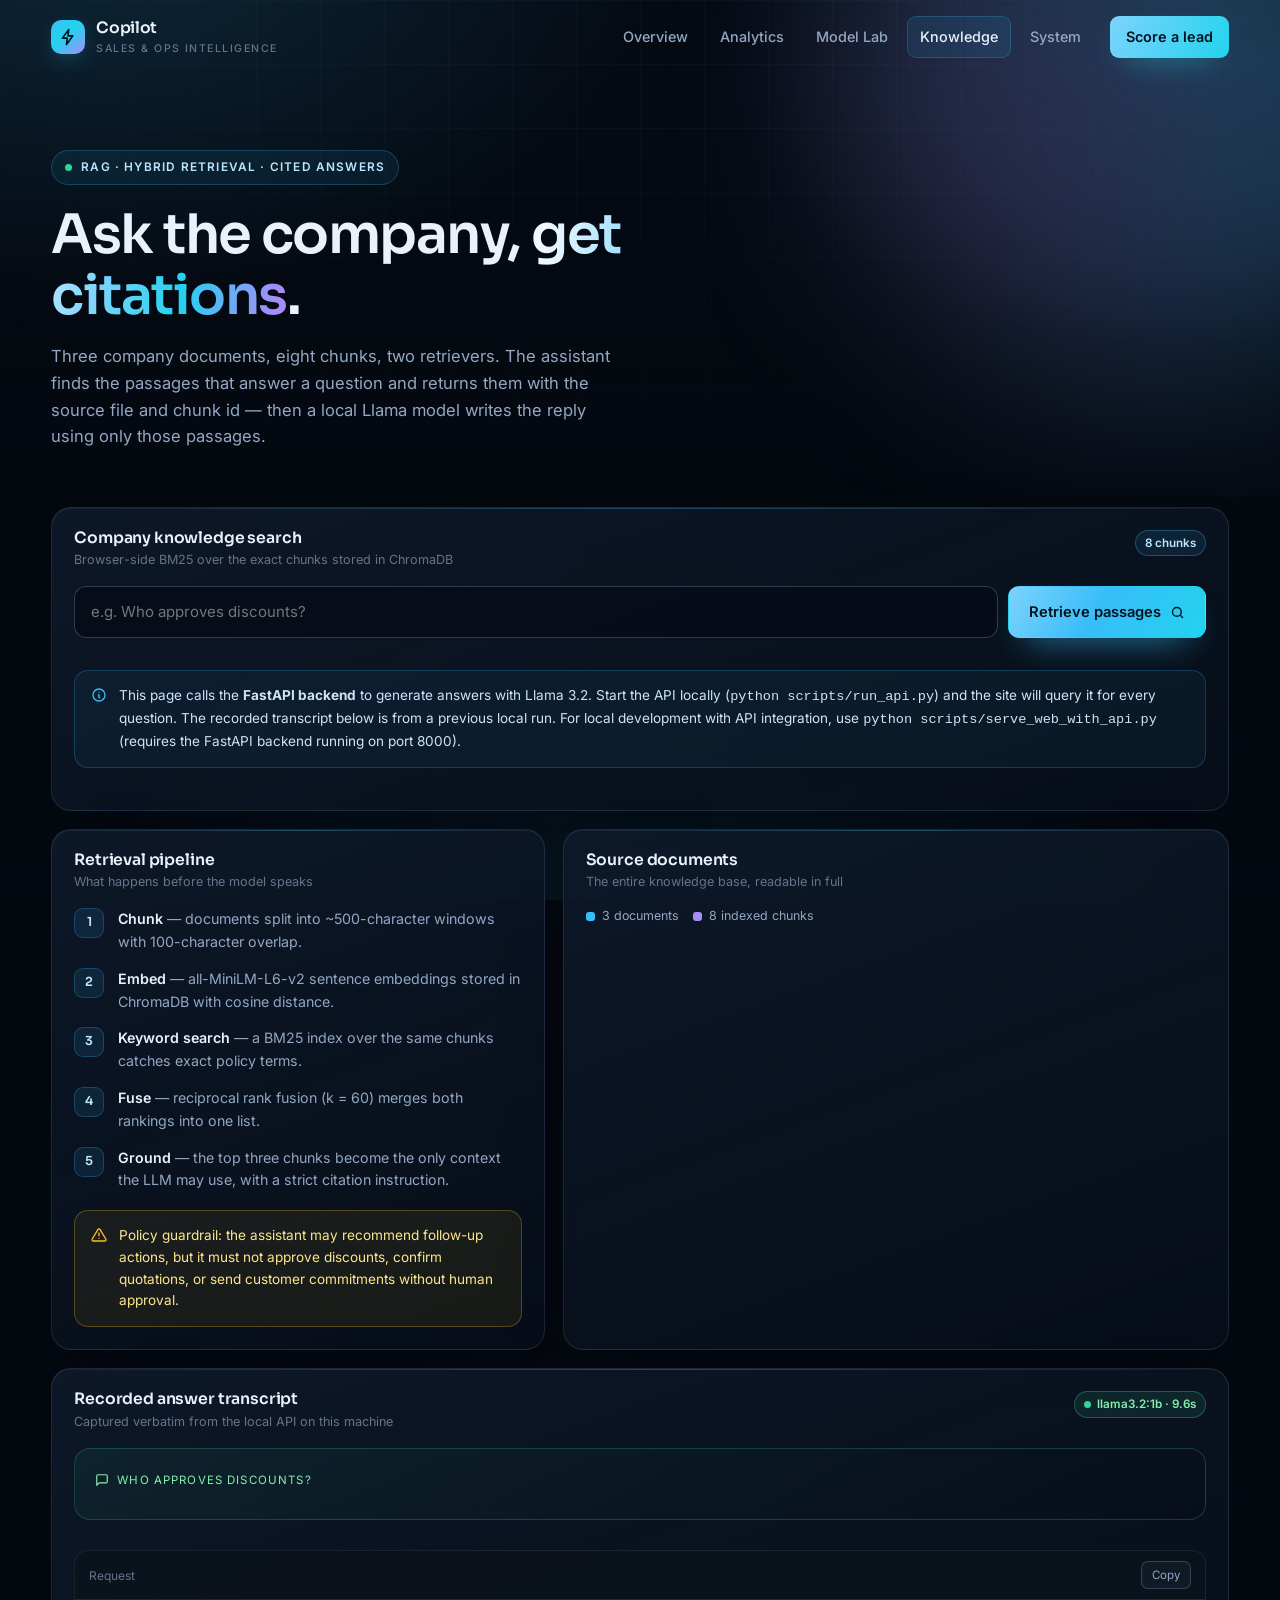
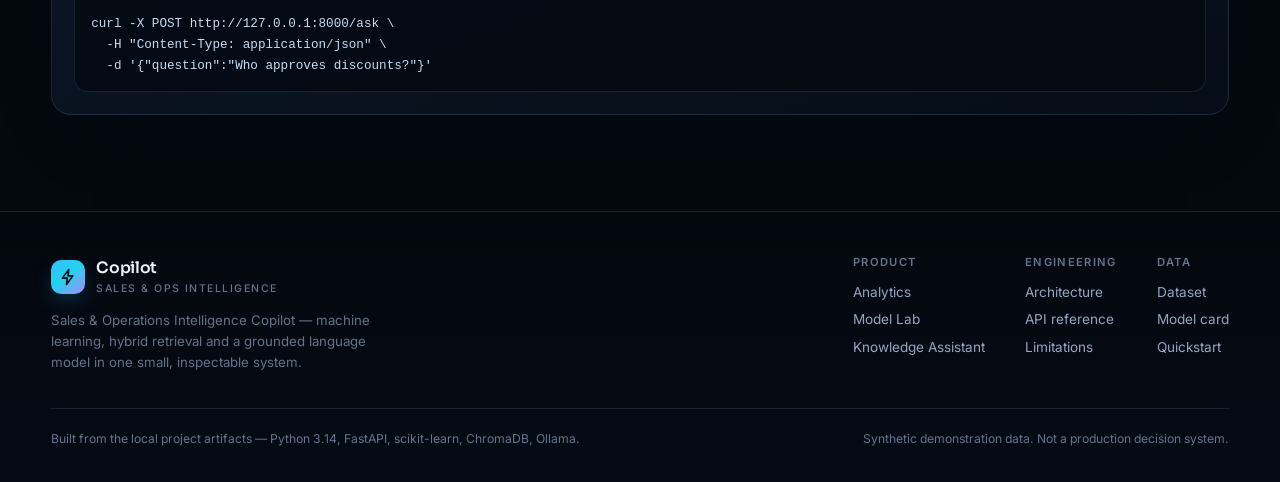
==== commit 910c17f7: "Complete local setup and prepare for GitHub release - Fix knowledge.html to reference correct JS fil" ====
--- a/web/knowledge.html
+++ b/web/knowledge.html
@@ -78,10 +78,11 @@
           <div class="note" style="margin-top: 16px;">
             <svg width="16" height="16" viewBox="0 0 24 24" fill="none" stroke="currentColor" stroke-width="2" stroke-linecap="round" stroke-linejoin="round" aria-hidden="true"><circle cx="12" cy="12" r="9"/><path d="M12 8h.01M11 12h1v4h1"/></svg>
             <span>
-              A static site cannot run the language model. This page demonstrates
-              the <strong>retrieval</strong> step in your browser; the generated
-              answer is recorded from a real local <span class="mono">POST /ask</span>
-              call to Llama 3.2 and is shown when the question matches.
+              This page calls the <strong>FastAPI backend</strong> to generate answers with Llama 3.2.
+              Start the API locally (<span class="mono">python scripts/run_api.py</span>) and the site will
+              query it for every question. The recorded transcript below is from a previous local run.
+              For local development with API integration, use <span class="mono">python scripts/serve_web_with_api.py</span>
+              (requires the FastAPI backend running on port 8000).
             </span>
           </div>
 
